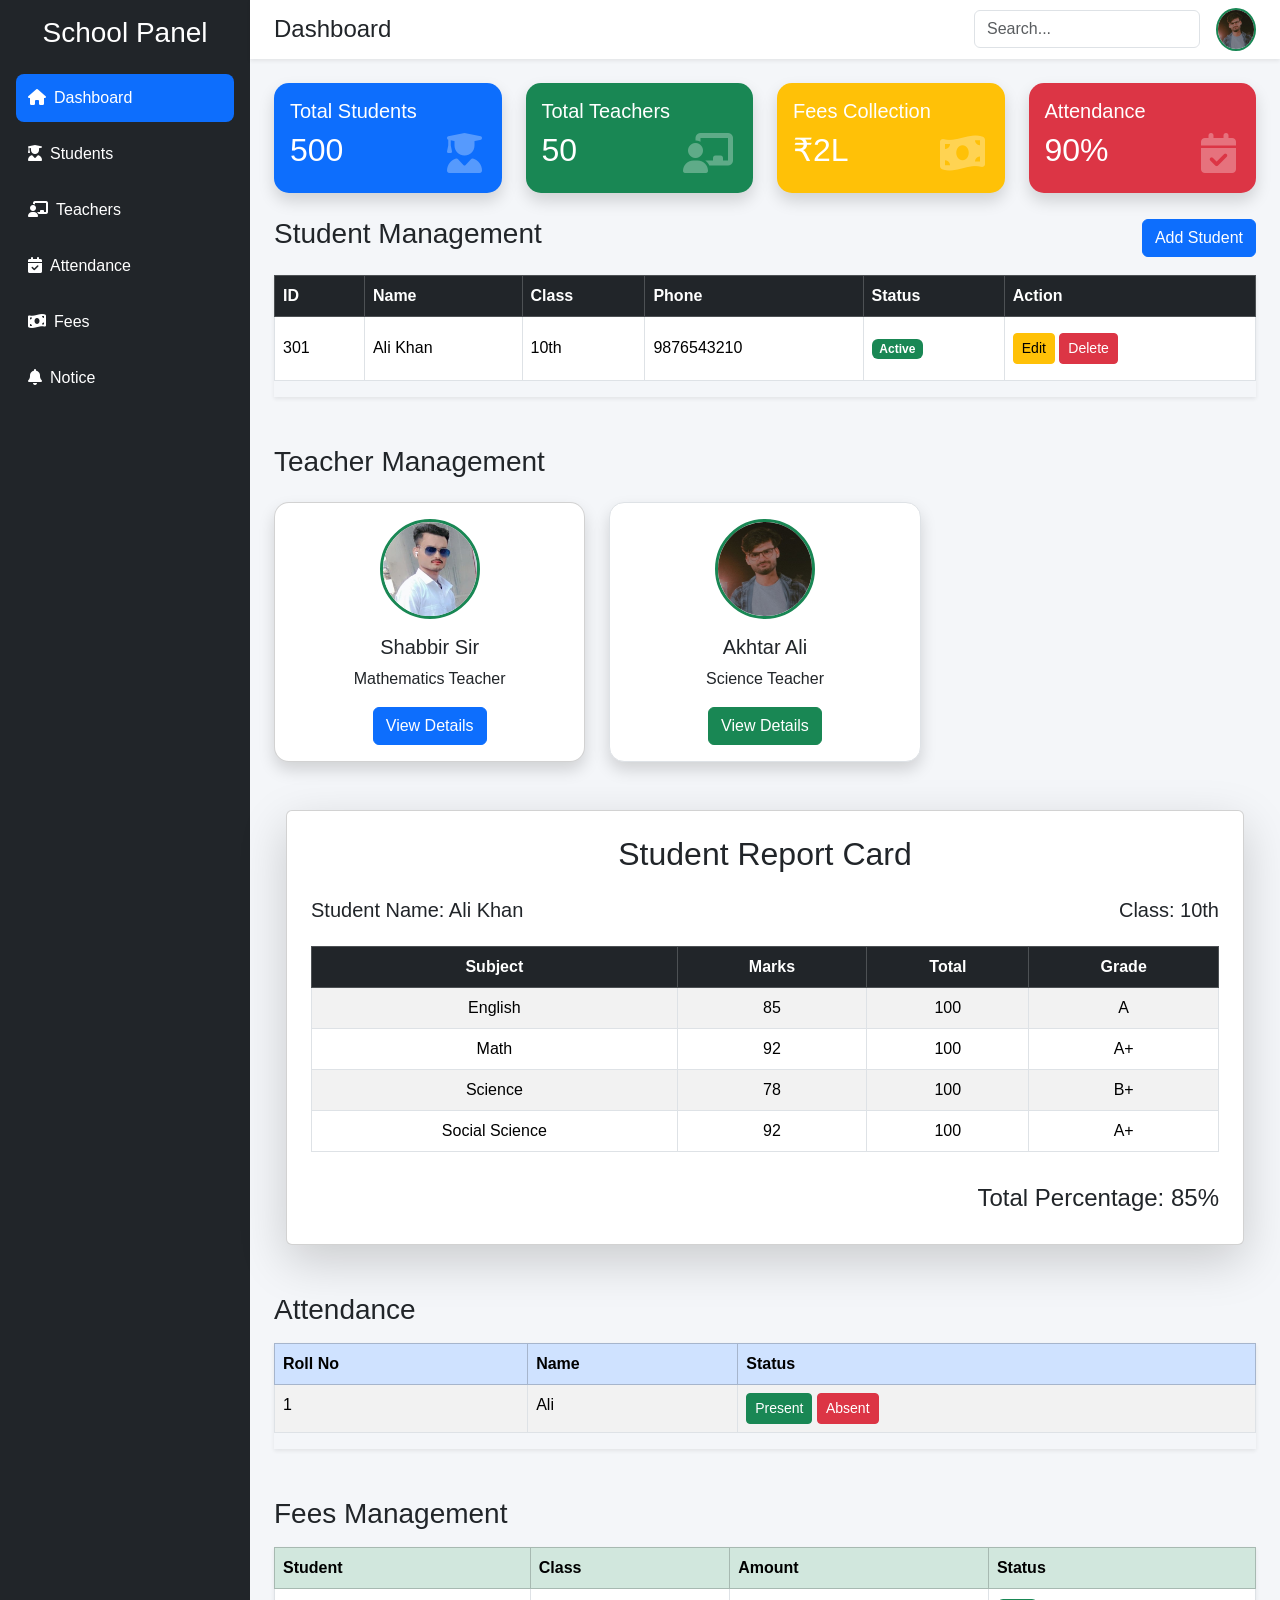
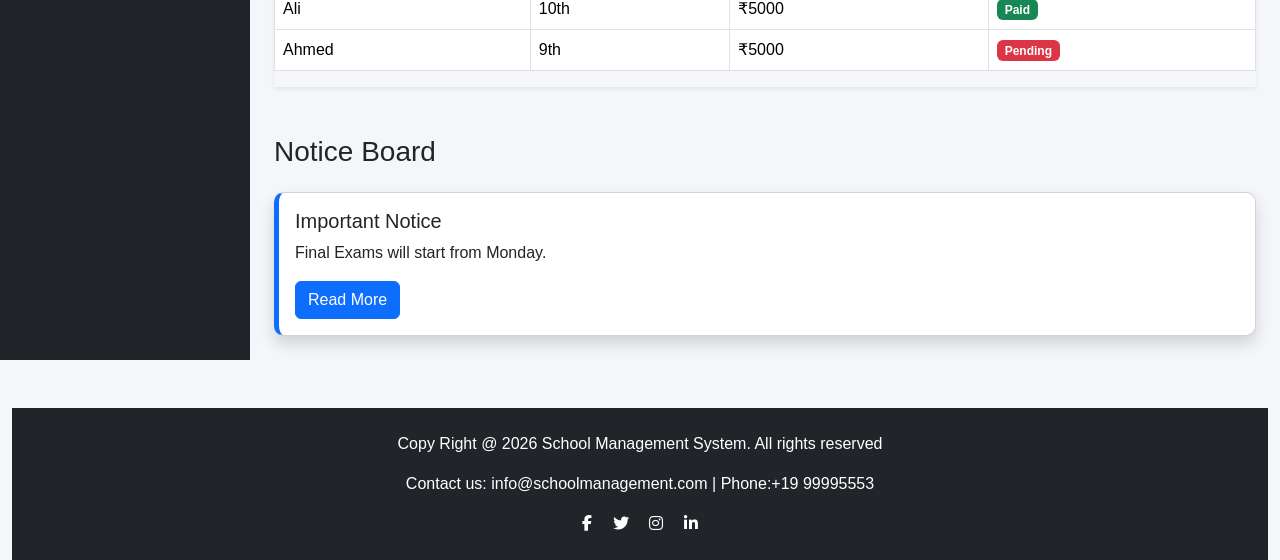
==== index.html @ 32736b12 "first commit" ====
<!DOCTYPE html>
<html lang="en">

<head>
    <meta charset="UTF-8">
    <meta name="viewport" content="width=device-width, initial-scale=1.0">
    <title>School Management System</title>

    <!-- Bootstrap CSS -->
    <link href="https://cdn.jsdelivr.net/npm/bootstrap@5.3.3/dist/css/bootstrap.min.css" rel="stylesheet">

    <!-- Font Awesome -->
    <link rel="stylesheet" href="https://cdnjs.cloudflare.com/ajax/libs/font-awesome/6.5.2/css/all.min.css">

    <!-- Custom CSS -->
    <link rel="stylesheet" href="style.css">
</head>

<body>

    <div class="d-flex" id="wrapper">

        <!-- Sidebar -->
        <div class="col-lg-2 d-none d-lg-block sidebar bg-dark text-white sidebar p-3">
            <h3 class="text-center mb-4">School Panel</h3>

            <ul class="nav flex-column">
                <li class="nav-item mb-2">
                    <a href="#" class="nav-link text-white active-menu">
                        <i class="fa fa-home me-2"></i>Dashboard
                    </a>
                </li>

                <li class="nav-item mb-2">
                    <a href="#students" class="nav-link text-white">
                        <i class="fa fa-user-graduate me-2"></i>Students
                    </a>
                </li>

                <li class="nav-item mb-2">
                    <a href="#teachers" class="nav-link text-white">
                        <i class="fa fa-chalkboard-teacher me-2"></i>Teachers
                    </a>
                </li>

                <li class="nav-item mb-2">
                    <a href="#attendance" class="nav-link text-white">
                        <i class="fa fa-calendar-check me-2"></i>Attendance
                    </a>
                </li>

                <li class="nav-item mb-2">
                    <a href="#fees" class="nav-link text-white">
                        <i class="fa fa-money-bill-wave me-2"></i>Fees
                    </a>
                </li>

                <li class="nav-item mb-2">
                    <a href="#notice" class="nav-link text-white">
                        <i class="fa fa-bell me-2"></i>Notice
                    </a>
                </li>
            </ul>
        </div>

        <!-- Page Content -->
        <div id="page-content-wrapper" class="w-100">

            <!-- Navbar -->
            <nav class="navbar navbar-expand-lg navbar-light bg-white shadow-sm px-4">
                <h4 class="mb-0">Dashboard</h4>

                <div class="ms-auto d-flex align-items-center gap-3  ">
                    <input type="text" class="form-control" placeholder="Search...">
                    <img src="/images/Akhtar_image.jpg" width="40"
                        class="rounded-circle  border border-success border-2">
                </div>
            </nav>

            <div class="container-fluid p-4">

                <!-- Dashboard Cards -->
                <div class="row g-4 mb-4">

                    <div class="col-md-3">
                         <div class="card dashboard-card bg-primary text-white shadow">
                            <div class="card-body">
                                <h5>Total Students</h5>
                                <h2>500</h2>
                                <i class="fa fa-user-graduate card-icon"></i>
                            </div>
                        </div>
                    </div>

                    <div class="col-md-3">
                        <div class="card dashboard-card bg-success text-white shadow">
                            <div class="card-body">
                                <h5>Total Teachers</h5>
                                <h2>50</h2>
                                <i class="fa fa-chalkboard-teacher card-icon"></i>
                            </div>
                        </div>
                    </div>

                    <div class="col-md-3">
                        <div class="card dashboard-card bg-warning text-white shadow">
                            <div class="card-body">
                                <h5>Fees Collection</h5>
                                <h2>₹2L</h2>
                                <i class="fa fa-money-bill-wave card-icon"></i>
                            </div>
                        </div>
                    </div>

                    <div class="col-md-3">
                        <div class="card dashboard-card bg-danger text-white shadow">
                            <div class="card-body">
                                <h5>Attendance</h5>
                                <h2>90%</h2>
                                <i class="fa fa-calendar-check card-icon"></i>
                            </div>
                        </div>
                    </div>

                </div>

                <!-- Student Section -->
                <section id="students" class="mb-5">
                    <div class="d-flex justify-content-between align-items-center mb-3">
                        <h3>Student Management</h3>
                        <button class="btn btn-primary" data-bs-toggle="modal" data-bs-target="#studentModal">
                            Add Student
                        </button>
                    </div>

                    <div class="table-responsive shadow-sm">
                        <table class="table table-bordered table-hover align-middle">
                            <thead class="table-dark">
                                <tr>
                                    <th>ID</th>
                                    <th>Name</th>
                                    <th>Class</th>
                                    <th>Phone</th>
                                    <th>Status</th>
                                    <th>Action</th>
                                </tr>
                            </thead>

                            <tbody id="studentTable">
                                <tr>
                                    <td>301</td>
                                    <td>Ali Khan</td>
                                    <td>10th</td>
                                    <td>9876543210</td>
                                    <td><span class="badge bg-success">Active</span></td>
                                    <td>
                                        <button class="btn btn-warning my-2 btn-sm">Edit</button>
                                        <button class="btn btn-danger btn-sm">Delete</button>
                                    </td>
                                </tr>
                            </tbody>
                        </table>
                    </div>
                </section>

                <!-- Teacher Section -->
                <section id="teachers" class="mb-5">
                    <h3 class="mb-4">Teacher Management</h3>

                    <div class="row g-4">

                        <div class="col-md-4">
                            <div class="card shadow teacher-card ">
                                <div class="card-body text-center">
                                    <img src="/images/Sabbir Sir.jpg"
                                        class="teacher-img mb-3 rounded-circle border border-success border-3">
                                    <h5>Shabbir Sir</h5>
                                    <p>Mathematics Teacher</p>
                                    <button class="btn btn-primary">View Details</button>
                                </div>
                            </div>
                        </div>

                        <div class="col-md-4">
                            <div class="card shadow teacher-card border  ">
                                <div class="card-body text-center">
                                    <img src="/images/Akhtar_image.jpg"
                                        class="teacher-img mb-3 rounded-circle  border border-success border-3">
                                    <h5>Akhtar Ali</h5>
                                    <p>Science Teacher</p>
                                    <button class="btn btn-success">View Details</button>
                                </div>
                            </div>
                        </div>

                    </div>
                </section>
                   <!-- report card-->

                <div class="container mt-5">
    <div class="card shadow-lg p-4">
        <h2 class="text-center mb-4">Student Report Card</h2>

        <div class="row mb-3">
            <div class="col-md-6">
                <h5>Student Name: Ali Khan</h5>
            </div>
            <div class="col-md-6 text-md-end">
                <h5>Class: 10th</h5>
            </div>
        </div>

        <table class="table table-bordered table-striped text-center">
            <thead class="table-dark">
                <tr>
                    <th>Subject</th>
                    <th>Marks</th>
                    <th>Total</th>
                    <th>Grade</th>
                </tr>
            </thead>
            <tbody>
                <tr>
                    <td>English</td>
                    <td>85</td>
                    <td>100</td>
                    <td>A</td>
                </tr>
                <tr>
                    <td>Math</td>
                    <td>92</td>
                    <td>100</td>
                    <td>A+</td>
                </tr>
                <tr>
                    <td>Science</td>
                    <td>78</td>
                    <td>100</td>
                    <td>B+</td>
                </tr>

                    <tr>
                    <td>Social Science</td>
                    <td>92</td>
                    <td>100</td>
                    <td>A+</td>
                </tr>
                
            </tbody>
        </table>

        <div class="text-end mt-3">
            <h4>Total Percentage: 85%</h4>
        </div>
    </div>
</div>


                <!-- Attendance -->
                <section id="attendance" class="mb-5 mt-5">
                    <h3 class="mb-3">Attendance</h3>

                    <div class="table-responsive shadow-sm">
                        <table class="table table-striped table-bordered">
                            <thead class="table-primary">
                                <tr>
                                    <th>Roll No</th>
                                    <th>Name</th>
                                    <th>Status</th>
                                </tr>
                            </thead>

                            <tbody>
                                <tr>
                                    <td>1</td>
                                    <td>Ali</td>
                                    <td>
                                        <button class="btn btn-success btn-sm">Present</button>
                                        <button class="btn btn-danger btn-sm">Absent</button>
                                    </td>
                                </tr>
                            </tbody>
                        </table>
                    </div>
                </section>

                <!-- Fees -->
                <section id="fees" class="mb-5">
                    <h3 class="mb-3">Fees Management</h3>

                    <div class="table-responsive shadow-sm">
                        <table class="table table-bordered table-hover">
                            <thead class="table-success">
                                <tr>
                                    <th>Student</th>
                                    <th>Class</th>
                                    <th>Amount</th>
                                    <th>Status</th>
                                </tr>
                            </thead>

                            <tbody>
                                <tr>
                                    <td>Ali</td>
                                    <td>10th</td>
                                    <td>₹5000</td>
                                    <td><span class="badge bg-success">Paid</span></td>
                                </tr>

                                <tr>
                                    <td>Ahmed</td>
                                    <td>9th</td>
                                    <td>₹5000</td>
                                    <td><span class="badge bg-danger">Pending</span></td>
                                </tr>
                            </tbody>
                        </table>
                    </div>
                </section>

                <!-- Notice Board -->
                <section id="notice">
                    <h3 class="mb-4">Notice Board</h3>

                    <div class="card shadow notice-card">
                        <div class="card-body">
                            <h5>Important Notice</h5>
                            <p>Final Exams will start from Monday.</p>
                            <button class="btn btn-primary">Read More</button>
                        </div>
                    </div>
                </section>

            </div>
        </div>
    </div>

    <!-- Footer -->

     <div class="container-fluid">
        <footer class="bg-dark text-white text-center py-4 mt-5">
        <div class="container">
            <p>Copy Right @ 2026 School Management System. All rights reserved</p>
            <p>Contact us: info@schoolmanagement.com | Phone:+19 99995553</p>
            <div class="mt-3">
                <a href="#" class="text-white me-3"><i class="fab fa-facebook-f"></i></a>
                <a href="#" class="text-white me-3"><i class="fab fa-twitter"></i></a>
                <a href="#" class="text-white me-3"><i class="fab fa-instagram"></i></a>
                <a href="#" class="text-white"><i class="fab fa-linkedin-in"></i></a>
            </div>
        </div>
    </footer>
      </div>
  

    <!-- Student Modal -->
    <div class="modal fade" id="studentModal">
        <div class="modal-dialog">
            <div class="modal-content">

                <div class="modal-header">
                    <h5 class="modal-title">Add Student</h5>
                    <button class="btn-close" data-bs-dismiss="modal"></button>
                </div>

                <div class="modal-body">
                    <form id="studentForm">

                        <div class="mb-3">
                            <label>Name</label>
                            <input type="text" id="name" class="form-control">
                        </div>

                        <div class="mb-3">
                            <label>Class</label>
                            <input type="text" id="class" class="form-control">
                        </div>

                        <div class="mb-3">
                            <label>Phone</label>
                            <input type="text" id="phone" class="form-control">
                        </div>

                        <button type="submit" class="btn btn-primary w-100">
                            Save Student
                        </button>
                    </form>
                </div>

            </div>
        </div>
    </div>

     

    <!-- Bootstrap JS -->
    <script src="https://cdn.jsdelivr.net/npm/bootstrap@5.3.3/dist/js/bootstrap.bundle.min.js"></script>

    <!-- JavaScript -->
    <script src="script.js"></script>

</body>

</html>
---- style.css ----
body {
    background-color: #f4f6f9;
    font-family: Arial, sans-serif;
}

#wrapper {
    min-height: 100vh;
}

.sidebar {
    width: 250px;
    min-height: 100vh;
}

.sidebar .nav-link {
    padding: 12px;
    border-radius: 8px;
    transition: 0.3s;
}

.sidebar .nav-link:hover {
    background-color: #0d6efd;
}

.active-menu {
    background-color: #0d6efd;
}

.dashboard-card {
    border: none;
    border-radius: 15px;
    position: relative;
    overflow: hidden;
}

.card-icon {
    position: absolute;
    right: 20px;
    bottom: 20px;
    font-size: 40px;
    opacity: 0.3;
}

.teacher-card {
    border-radius: 15px;
    transition: 0.3s;
}

.teacher-card:hover {
    transform: translateY(-5px);
}

.teacher-img {
    width: 100px;
    height: 100px;
}

.notice-card {
    border-left: 5px solid #0d6efd;
    border-radius: 10px;
}

.table {
    background-color: white;
}

.modal-content {
    border-radius: 15px;
}

footer {
    width: 100%;
    margin-left: 0;
    margin-right: 0;
}

@media(max-width: 768px) {

    .sidebar {
        width: 100px;
    }

    .sidebar h3 {
        font-size: 16px;
    }

    .sidebar .nav-link {
        font-size: 12px;
    }

    footer {
        width: 100vw;
        margin-left: calc(-50vw + 50%);
    }
}
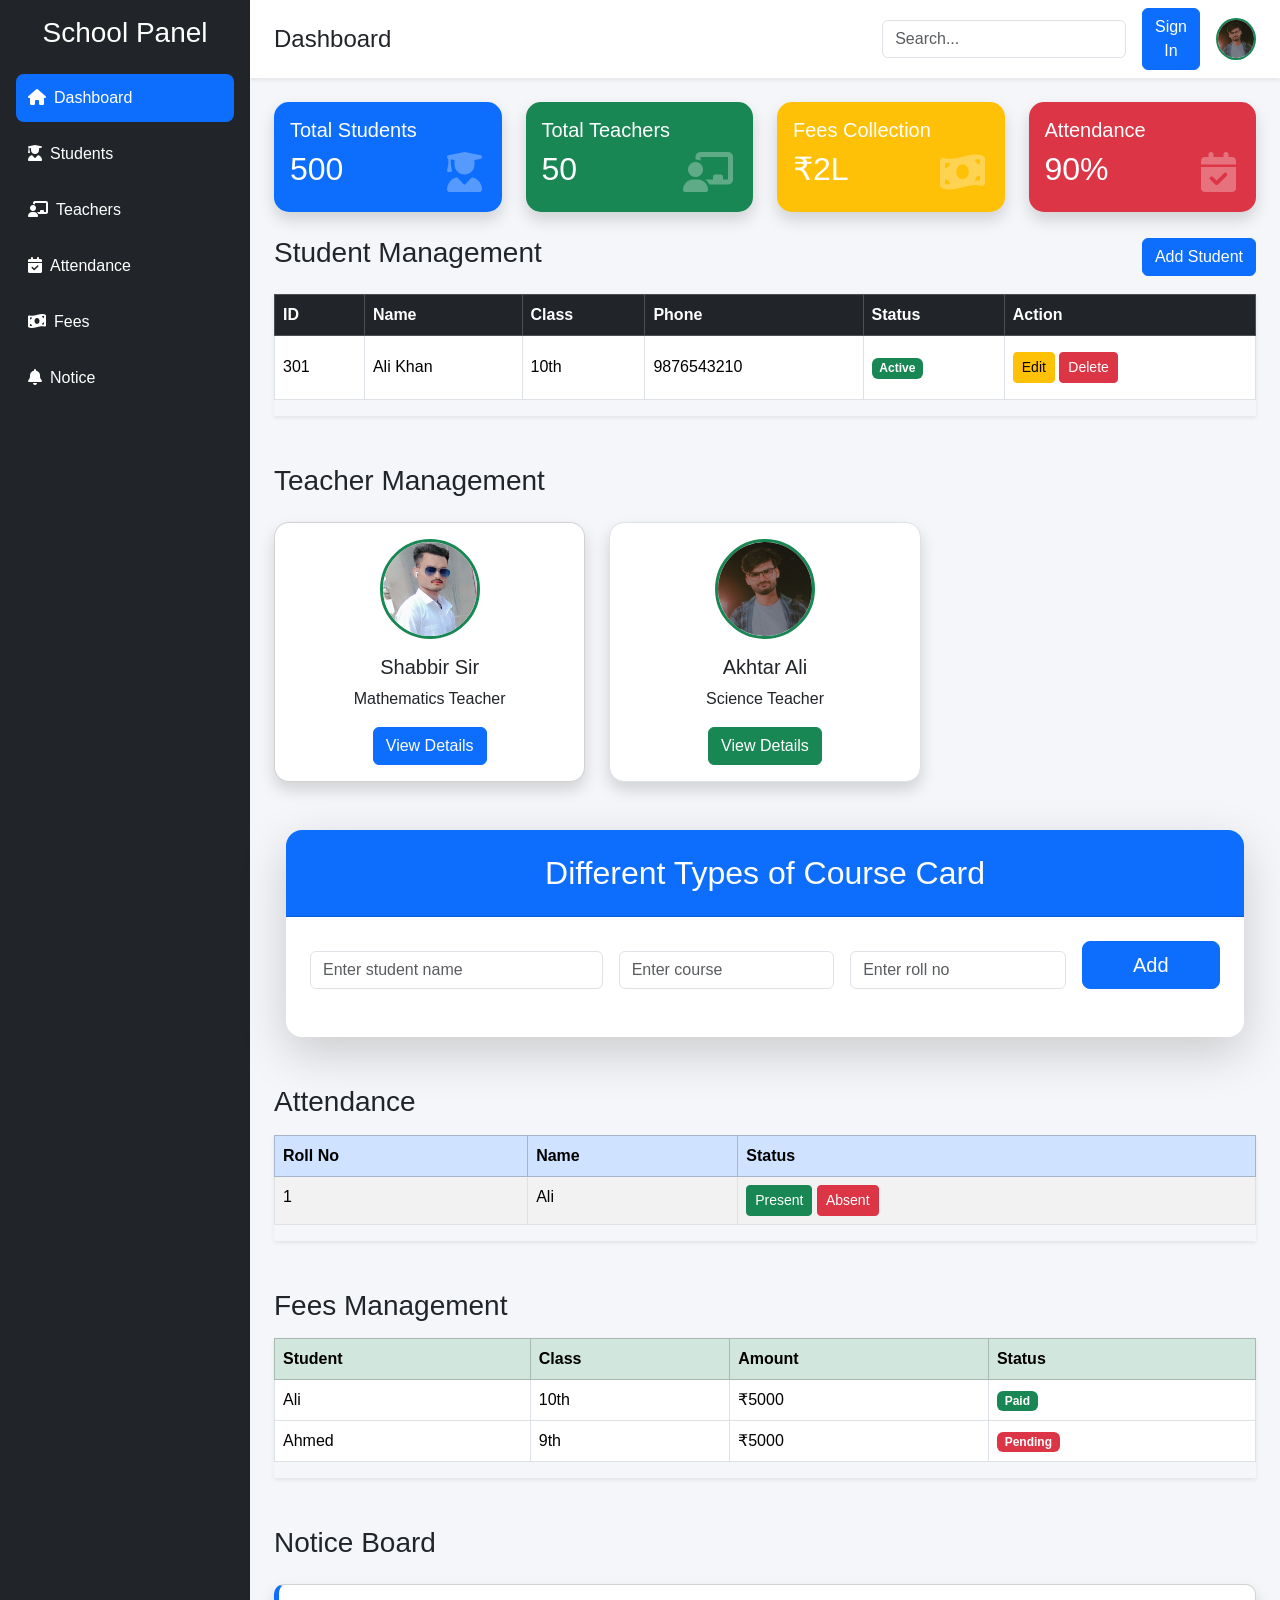
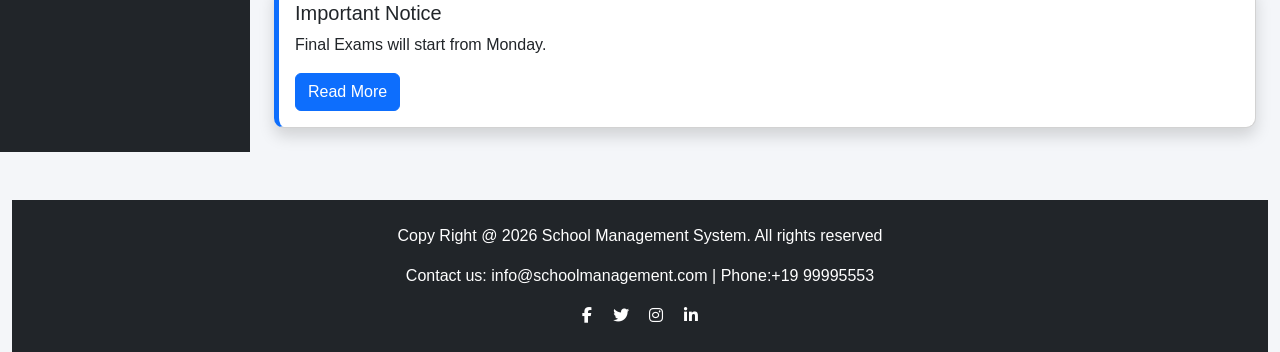
==== commit b00b7607: "Add the Student of card" ====
--- a/index.html
+++ b/index.html
@@ -12,6 +12,46 @@
     <!-- Font Awesome -->
     <link rel="stylesheet" href="https://cdnjs.cloudflare.com/ajax/libs/font-awesome/6.5.2/css/all.min.css">
 
+    <style>
+        #teacherAddStudentCard .card {
+            border: 0;
+            border-radius: 1rem;
+        }
+
+        #teacherAddStudentCard .card-header {
+            background: #0d6efd;
+            color: #fff;
+            border-radius: 1rem 1rem 0 0;
+        }
+
+        #teacherAddStudentCard .student-card {
+            border: 0;
+            border-radius: 1rem;
+            transition: transform 0.25s ease, box-shadow 0.25s ease;
+        }
+
+        #teacherAddStudentCard .student-card:hover {
+            transform: translateY(-5px);
+            box-shadow: 0 1rem 1.5rem rgba(0, 0, 0, 0.12);
+        }
+
+        #teacherAddStudentCard .card-top {
+            background: #0d6efd;
+            color: #fff;
+            text-align: center;
+            padding: 1.5rem 1rem;
+            border-top-left-radius: 1rem;
+            border-top-right-radius: 1rem;
+        }
+
+        #teacherAddStudentCard .student-img {
+            width: 82px;
+            height: 82px;
+            object-fit: cover;
+            border: 0.35rem solid rgba(255, 255, 255, 0.9);
+        }
+    </style>
+
     <!-- Custom CSS -->
     <link rel="stylesheet" href="style.css">
 </head>
@@ -70,10 +110,11 @@
             <nav class="navbar navbar-expand-lg navbar-light bg-white shadow-sm px-4">
                 <h4 class="mb-0">Dashboard</h4>
 
-                <div class="ms-auto d-flex align-items-center gap-3  ">
+                <div class="ms-auto d-flex align-items-center gap-3">
                     <input type="text" class="form-control" placeholder="Search...">
-                    <img src="/images/Akhtar_image.jpg" width="40"
-                        class="rounded-circle  border border-success border-2">
+                    <a href="login.html" class="btn btn-primary">Sign In</a>
+                    <img src="./images/Akhtar_image.jpg" alt="Not fund" width="40"
+                        class="rounded-circle border border-success border-2">
                 </div>
             </nav>
 
@@ -83,7 +124,7 @@
                 <div class="row g-4 mb-4">
 
                     <div class="col-md-3">
-                         <div class="card dashboard-card bg-primary text-white shadow">
+                        <div class="card dashboard-card bg-primary text-white shadow">
                             <div class="card-body">
                                 <h5>Total Students</h5>
                                 <h2>500</h2>
@@ -172,7 +213,7 @@
                         <div class="col-md-4">
                             <div class="card shadow teacher-card ">
                                 <div class="card-body text-center">
-                                    <img src="/images/Sabbir Sir.jpg"
+                                    <img src="./images/Sabbir Sir.jpg" alt="Not found"
                                         class="teacher-img mb-3 rounded-circle border border-success border-3">
                                     <h5>Shabbir Sir</h5>
                                     <p>Mathematics Teacher</p>
@@ -184,7 +225,7 @@
                         <div class="col-md-4">
                             <div class="card shadow teacher-card border  ">
                                 <div class="card-body text-center">
-                                    <img src="/images/Akhtar_image.jpg"
+                                    <img src="./images/Akhtar_image.jpg" alt="Not found"
                                         class="teacher-img mb-3 rounded-circle  border border-success border-3">
                                     <h5>Akhtar Ali</h5>
                                     <p>Science Teacher</p>
@@ -195,66 +236,47 @@
 
                     </div>
                 </section>
-                   <!-- report card-->
-
-                <div class="container mt-5">
-    <div class="card shadow-lg p-4">
-        <h2 class="text-center mb-4">Student Report Card</h2>
-
-        <div class="row mb-3">
-            <div class="col-md-6">
-                <h5>Student Name: Ali Khan</h5>
-            </div>
-            <div class="col-md-6 text-md-end">
-                <h5>Class: 10th</h5>
-            </div>
-        </div>
-
-        <table class="table table-bordered table-striped text-center">
-            <thead class="table-dark">
-                <tr>
-                    <th>Subject</th>
-                    <th>Marks</th>
-                    <th>Total</th>
-                    <th>Grade</th>
-                </tr>
-            </thead>
-            <tbody>
-                <tr>
-                    <td>English</td>
-                    <td>85</td>
-                    <td>100</td>
-                    <td>A</td>
-                </tr>
-                <tr>
-                    <td>Math</td>
-                    <td>92</td>
-                    <td>100</td>
-                    <td>A+</td>
-                </tr>
-                <tr>
-                    <td>Science</td>
-                    <td>78</td>
-                    <td>100</td>
-                    <td>B+</td>
-                </tr>
-
-                    <tr>
-                    <td>Social Science</td>
-                    <td>92</td>
-                    <td>100</td>
-                    <td>A+</td>
-                </tr>
-                
-            </tbody>
-        </table>
-
-        <div class="text-end mt-3">
-            <h4>Total Percentage: 85%</h4>
-        </div>
-    </div>
-</div>
-
+
+
+
+
+
+
+
+                <!-- Different Types of Course Card-->
+                <section id="teacherAddStudentCard" class="mt-5">
+                    <div class="container">
+                        <div class="card shadow-lg">
+                            <div class="card-header text-center py-4 ">
+                                <h2 class="mb-0 text-white">Different Types of Course Card</h2>
+                            </div>
+                            <div class="card-body p-4">
+                                <div class="row g-3 align-items-end">
+                                    <div class="col-md-4">
+
+                                        <input type="text" id="studentName" class="form-control"
+                                            placeholder="Enter student name">
+                                    </div>
+                                    <div class="col-md-3">
+                                          
+                                        <input type="text" id="studentCourse" class="form-control"
+                                            placeholder="Enter course">
+                                    </div>
+                                    <div class="col-md-3">
+
+                                        <input type="number" id="studentRoll" class="form-control"
+                                            placeholder="Enter roll no">
+                                    </div>
+                                    <div class="col-md-2 d-grid">
+                                        <button class="btn btn-primary btn-lg" onclick="addStudent()">Add</button>
+                                    </div>
+                                </div>
+
+                                <div class="row g-4 mt-4" id="studentContainer"></div>
+                            </div>
+                        </div>
+                    </div>
+                </section>
 
                 <!-- Attendance -->
                 <section id="attendance" class="mb-5 mt-5">
@@ -337,21 +359,21 @@
 
     <!-- Footer -->
 
-     <div class="container-fluid">
+    <div class="container-fluid">
         <footer class="bg-dark text-white text-center py-4 mt-5">
-        <div class="container">
-            <p>Copy Right @ 2026 School Management System. All rights reserved</p>
-            <p>Contact us: info@schoolmanagement.com | Phone:+19 99995553</p>
-            <div class="mt-3">
-                <a href="#" class="text-white me-3"><i class="fab fa-facebook-f"></i></a>
-                <a href="#" class="text-white me-3"><i class="fab fa-twitter"></i></a>
-                <a href="#" class="text-white me-3"><i class="fab fa-instagram"></i></a>
-                <a href="#" class="text-white"><i class="fab fa-linkedin-in"></i></a>
+            <div class="container">
+                <p>Copy Right @ 2026 School Management System. All rights reserved</p>
+                <p>Contact us: info@schoolmanagement.com | Phone:+19 99995553</p>
+                <div class="mt-3">
+                    <a href="#" class="text-white me-3"><i class="fab fa-facebook-f"></i></a>
+                    <a href="#" class="text-white me-3"><i class="fab fa-twitter"></i></a>
+                    <a href="#" class="text-white me-3"><i class="fab fa-instagram"></i></a>
+                    <a href="#" class="text-white"><i class="fab fa-linkedin-in"></i></a>
+                </div>
             </div>
-        </div>
-    </footer>
-      </div>
-  
+        </footer>
+    </div>
+
 
     <!-- Student Modal -->
     <div class="modal fade" id="studentModal">
@@ -391,17 +413,17 @@
         </div>
     </div>
 
-     
+
 
     <!-- Bootstrap JS -->
     <script src="https://cdn.jsdelivr.net/npm/bootstrap@5.3.3/dist/js/bootstrap.bundle.min.js"></script>
 
     <!-- JavaScript -->
-    <script src="script.js"></script>
+    <script src="script.js">
+        
+   
+    </script>
 
 </body>
 
-</html>
-
-
-
+</html>
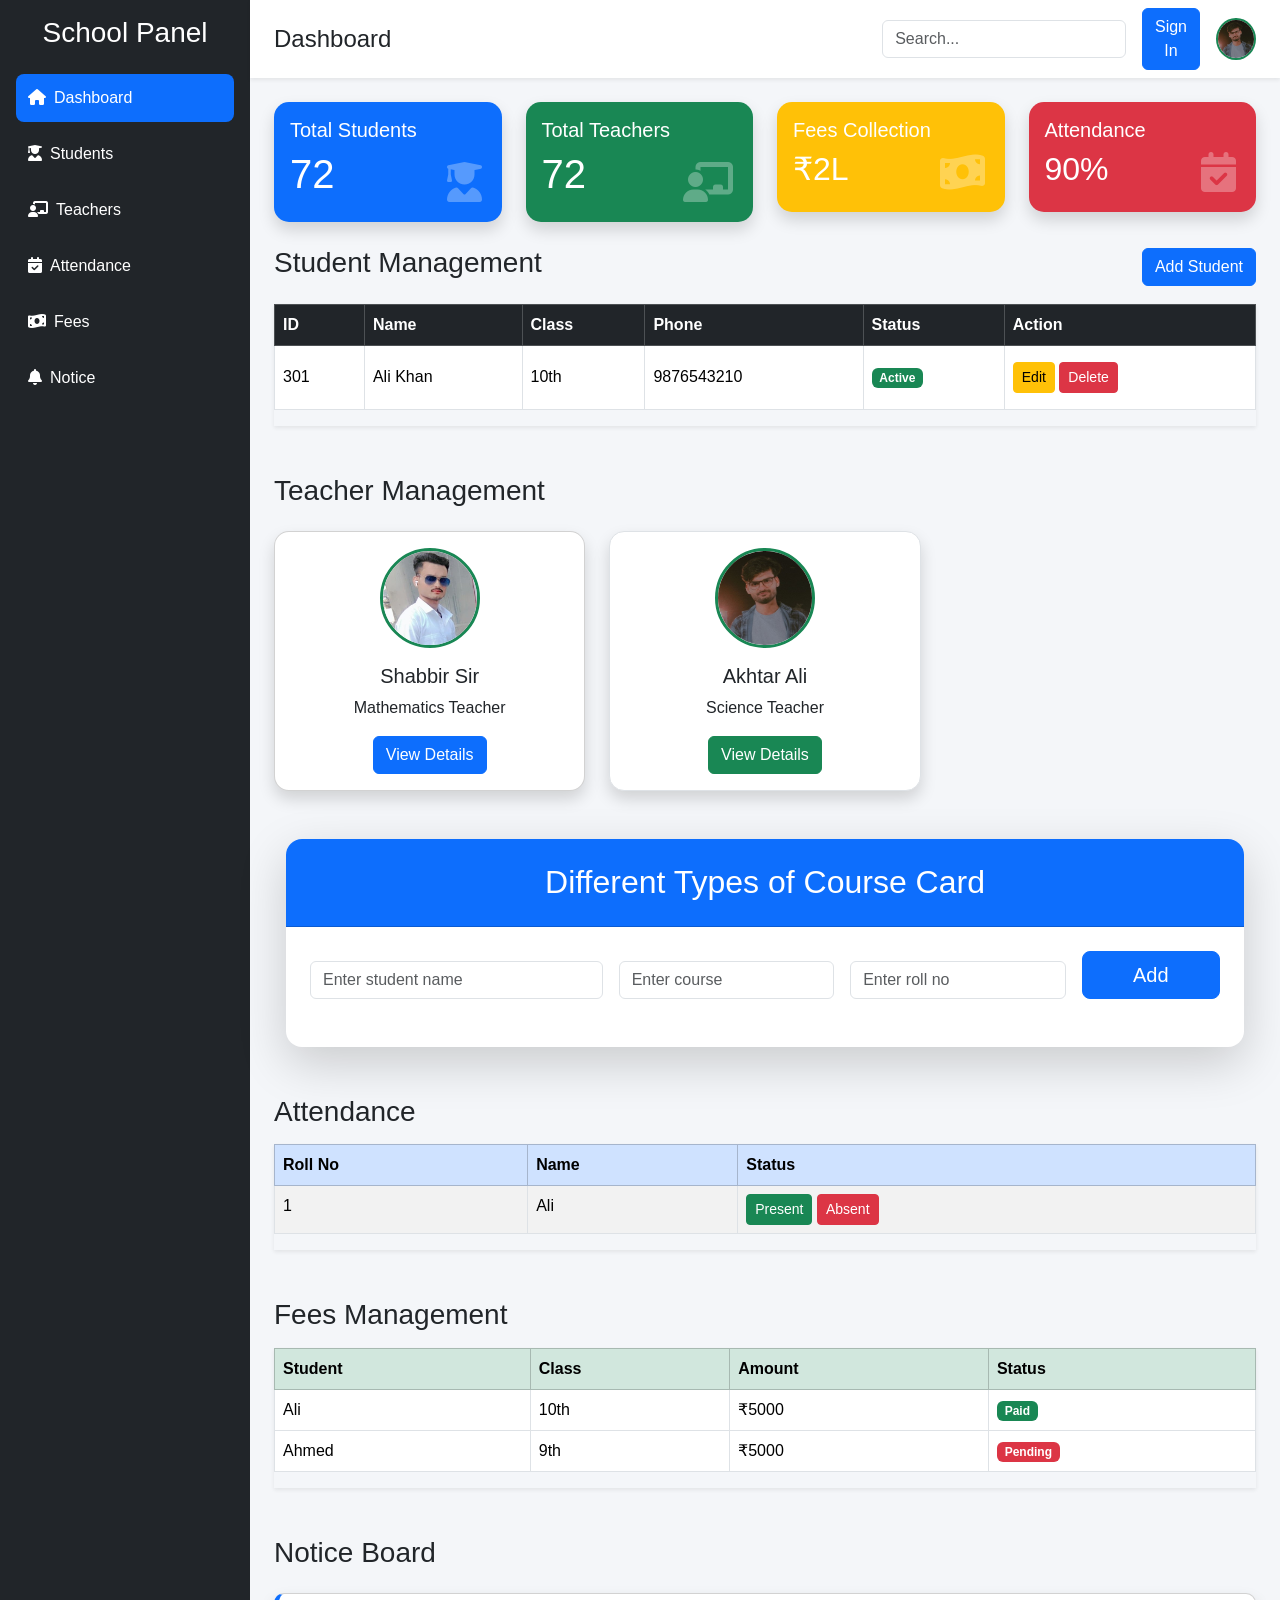
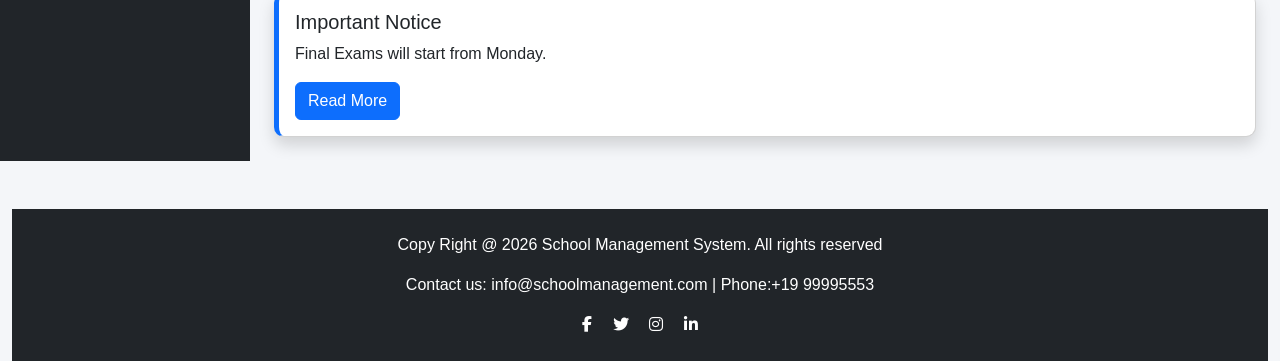
==== commit b29ef717: "counter_value_upadate" ====
--- a/index.html
+++ b/index.html
@@ -127,7 +127,7 @@
                         <div class="card dashboard-card bg-primary text-white shadow">
                             <div class="card-body">
                                 <h5>Total Students</h5>
-                                <h2>500</h2>
+                                <h1 id="students">0</h1>
                                 <i class="fa fa-user-graduate card-icon"></i>
                             </div>
                         </div>
@@ -137,7 +137,7 @@
                         <div class="card dashboard-card bg-success text-white shadow">
                             <div class="card-body">
                                 <h5>Total Teachers</h5>
-                                <h2>50</h2>
+                                 <h1 id="teachers">0</h1>
                                 <i class="fa fa-chalkboard-teacher card-icon"></i>
                             </div>
                         </div>
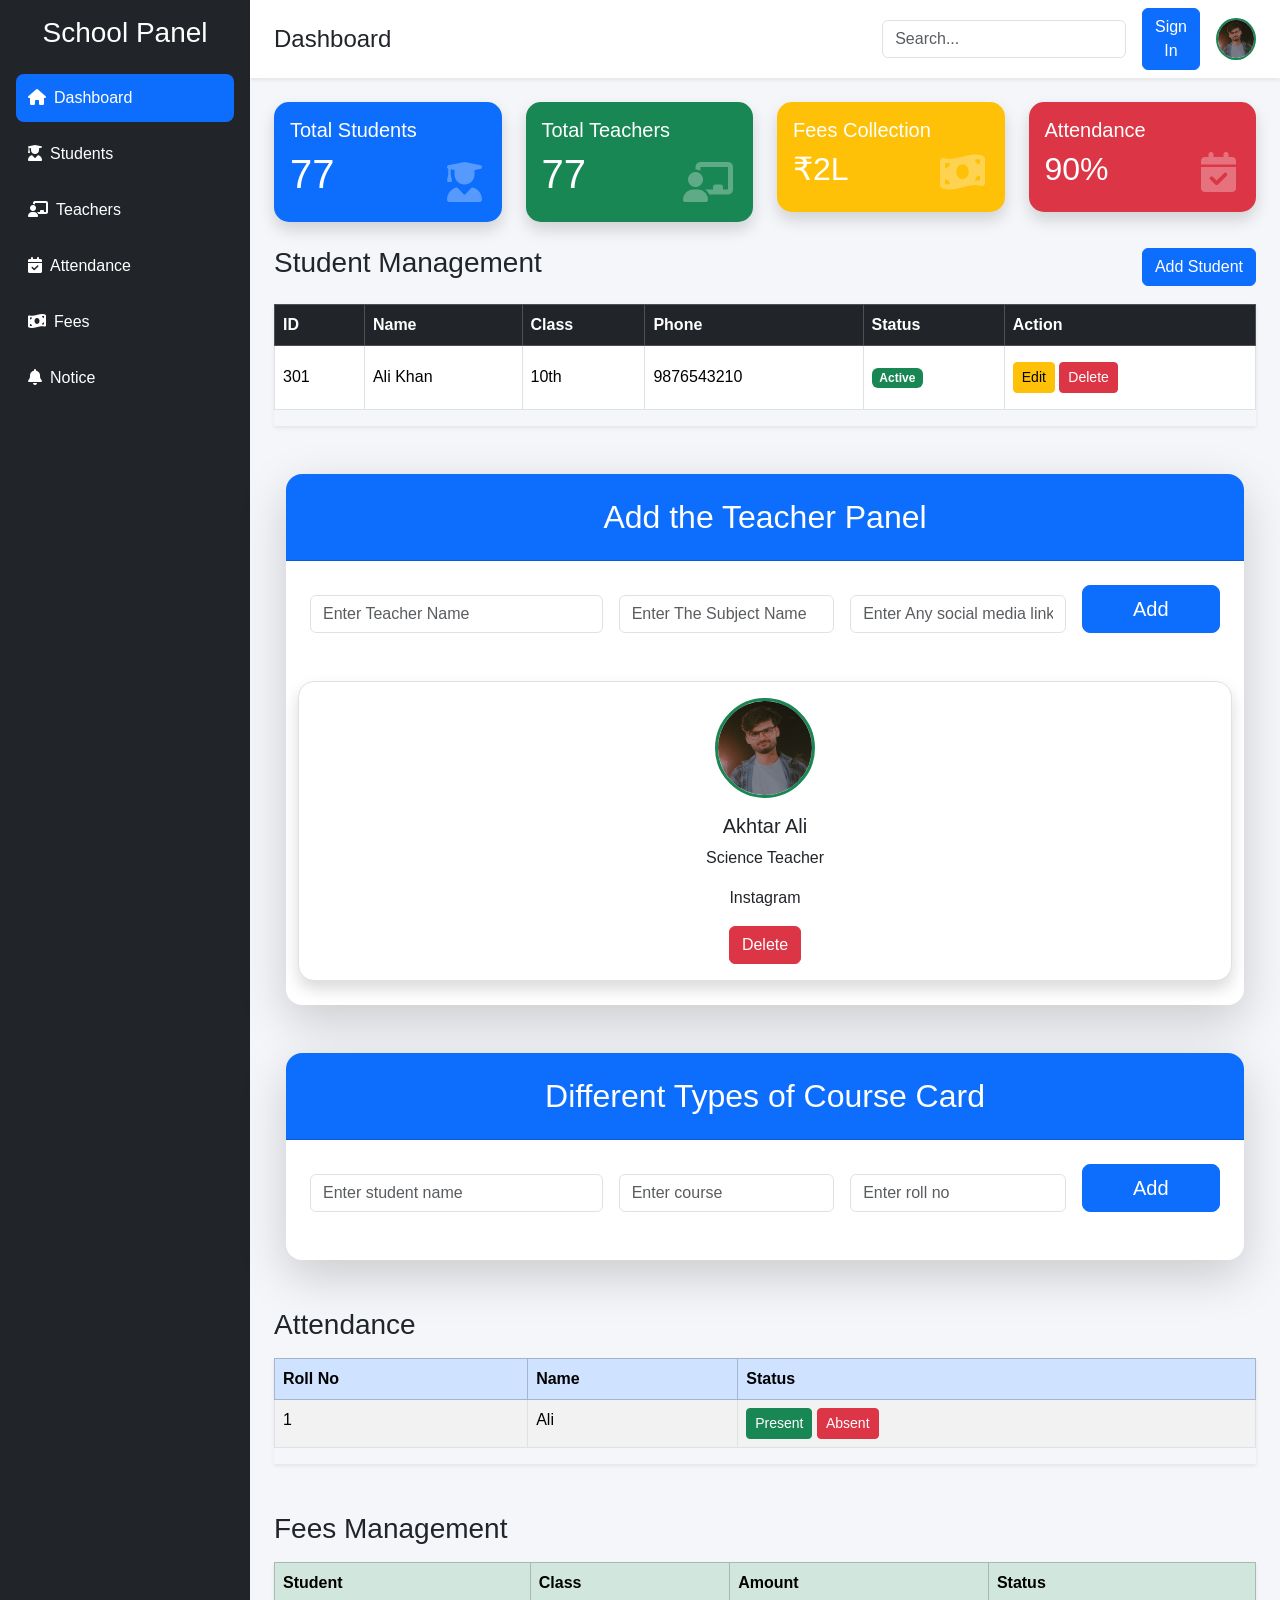
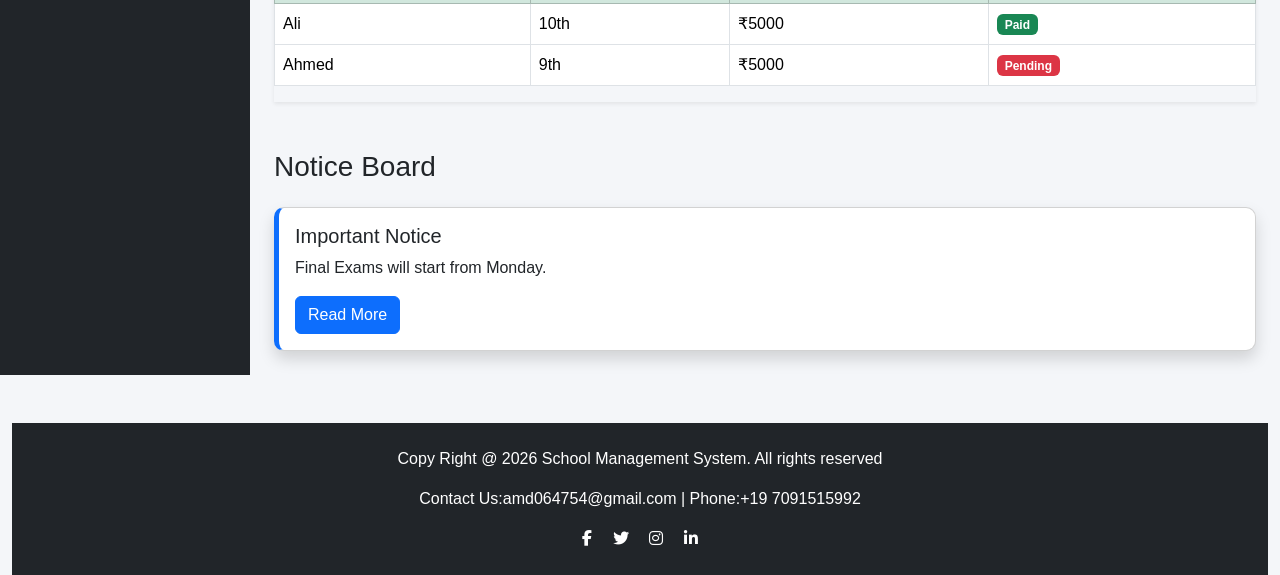
==== commit 8b8c0725: "Teacher page Update" ====
--- a/index.html
+++ b/index.html
@@ -204,36 +204,56 @@
                     </div>
                 </section>
 
-                <!-- Teacher Section -->
-                <section id="teachers" class="mb-5">
-                    <h3 class="mb-4">Teacher Management</h3>
-
-                    <div class="row g-4">
-
-                        <div class="col-md-4">
-                            <div class="card shadow teacher-card ">
-                                <div class="card-body text-center">
-                                    <img src="./images/Sabbir Sir.jpg" alt="Not found"
-                                        class="teacher-img mb-3 rounded-circle border border-success border-3">
-                                    <h5>Shabbir Sir</h5>
-                                    <p>Mathematics Teacher</p>
-                                    <button class="btn btn-primary">View Details</button>
+
+
+       <!-- add the teacher panel-->
+
+
+                <section id="teacherAddStudentCard" class="mt-5">
+                    <div class="container">
+                        <div class="card shadow-lg">
+                            <div class="card-header text-center bg-primary  py-4 ">
+                                <h2 class="mb-0 text-white">Add the Teacher Panel</h2>
+                            </div>
+                            <div class="card-body p-4">
+                                <div class="row g-3 align-items-end">
+                                    <div class="col-md-4">
+
+                                        <input type="text" id="teacherName" class="form-control"
+                                            placeholder="Enter Teacher Name">
+                                    </div>
+                                    <div class="col-md-3">
+                                          
+                                        <input type="text" id="subjectName" class="form-control"
+                                            placeholder="Enter The Subject Name">
+                                    </div>
+                                    <div class="col-md-3">
+
+                                        <input type="text" id="socialMediaLink" class="form-control"
+                                            placeholder="Enter Any social media link">
+                                    </div>
+                                    <div class="col-md-2 d-grid">
+                                        <button class="btn btn-primary btn-lg" onclick="addTeacher()">Add</button>
+                                    </div>
                                 </div>
-                            </div>
-                        </div>
-
-                        <div class="col-md-4">
+
+                                <div class="row g-4 mt-4" id="teacherContainer">
+
                             <div class="card shadow teacher-card border  ">
                                 <div class="card-body text-center">
-                                    <img src="./images/Akhtar_image.jpg" alt="Not found"
+                                    <img src="./images/Akhtar_image.jpg" style="width: 100px;" alt="Not found"
                                         class="teacher-img mb-3 rounded-circle  border border-success border-3">
                                     <h5>Akhtar Ali</h5>
                                     <p>Science Teacher</p>
-                                    <button class="btn btn-success">View Details</button>
+                                     <p>Instagram</p>
+                                    <button class="btn btn-danger">Delete</button>
                                 </div>
                             </div>
-                        </div>
-
+                        
+
+                                </div>
+                            </div>
+                        </div>
                     </div>
                 </section>
 
@@ -363,12 +383,12 @@
         <footer class="bg-dark text-white text-center py-4 mt-5">
             <div class="container">
                 <p>Copy Right @ 2026 School Management System. All rights reserved</p>
-                <p>Contact us: info@schoolmanagement.com | Phone:+19 99995553</p>
+                <p>Contact Us:amd064754@gmail.com | Phone:+19 7091515992</p>
                 <div class="mt-3">
-                    <a href="#" class="text-white me-3"><i class="fab fa-facebook-f"></i></a>
+                    <a href="https://www.facebook.com/mdakhtarali2484" target="_parent" class="text-white me-3"><i class="fab fa-facebook-f"></i></a>
                     <a href="#" class="text-white me-3"><i class="fab fa-twitter"></i></a>
                     <a href="#" class="text-white me-3"><i class="fab fa-instagram"></i></a>
-                    <a href="#" class="text-white"><i class="fab fa-linkedin-in"></i></a>
+                    <a href="https://www.linkedin.com/in/mdakhtarali/" target="_blank" class="text-white"><i class="fab fa-linkedin-in"></i></a>
                 </div>
             </div>
         </footer>
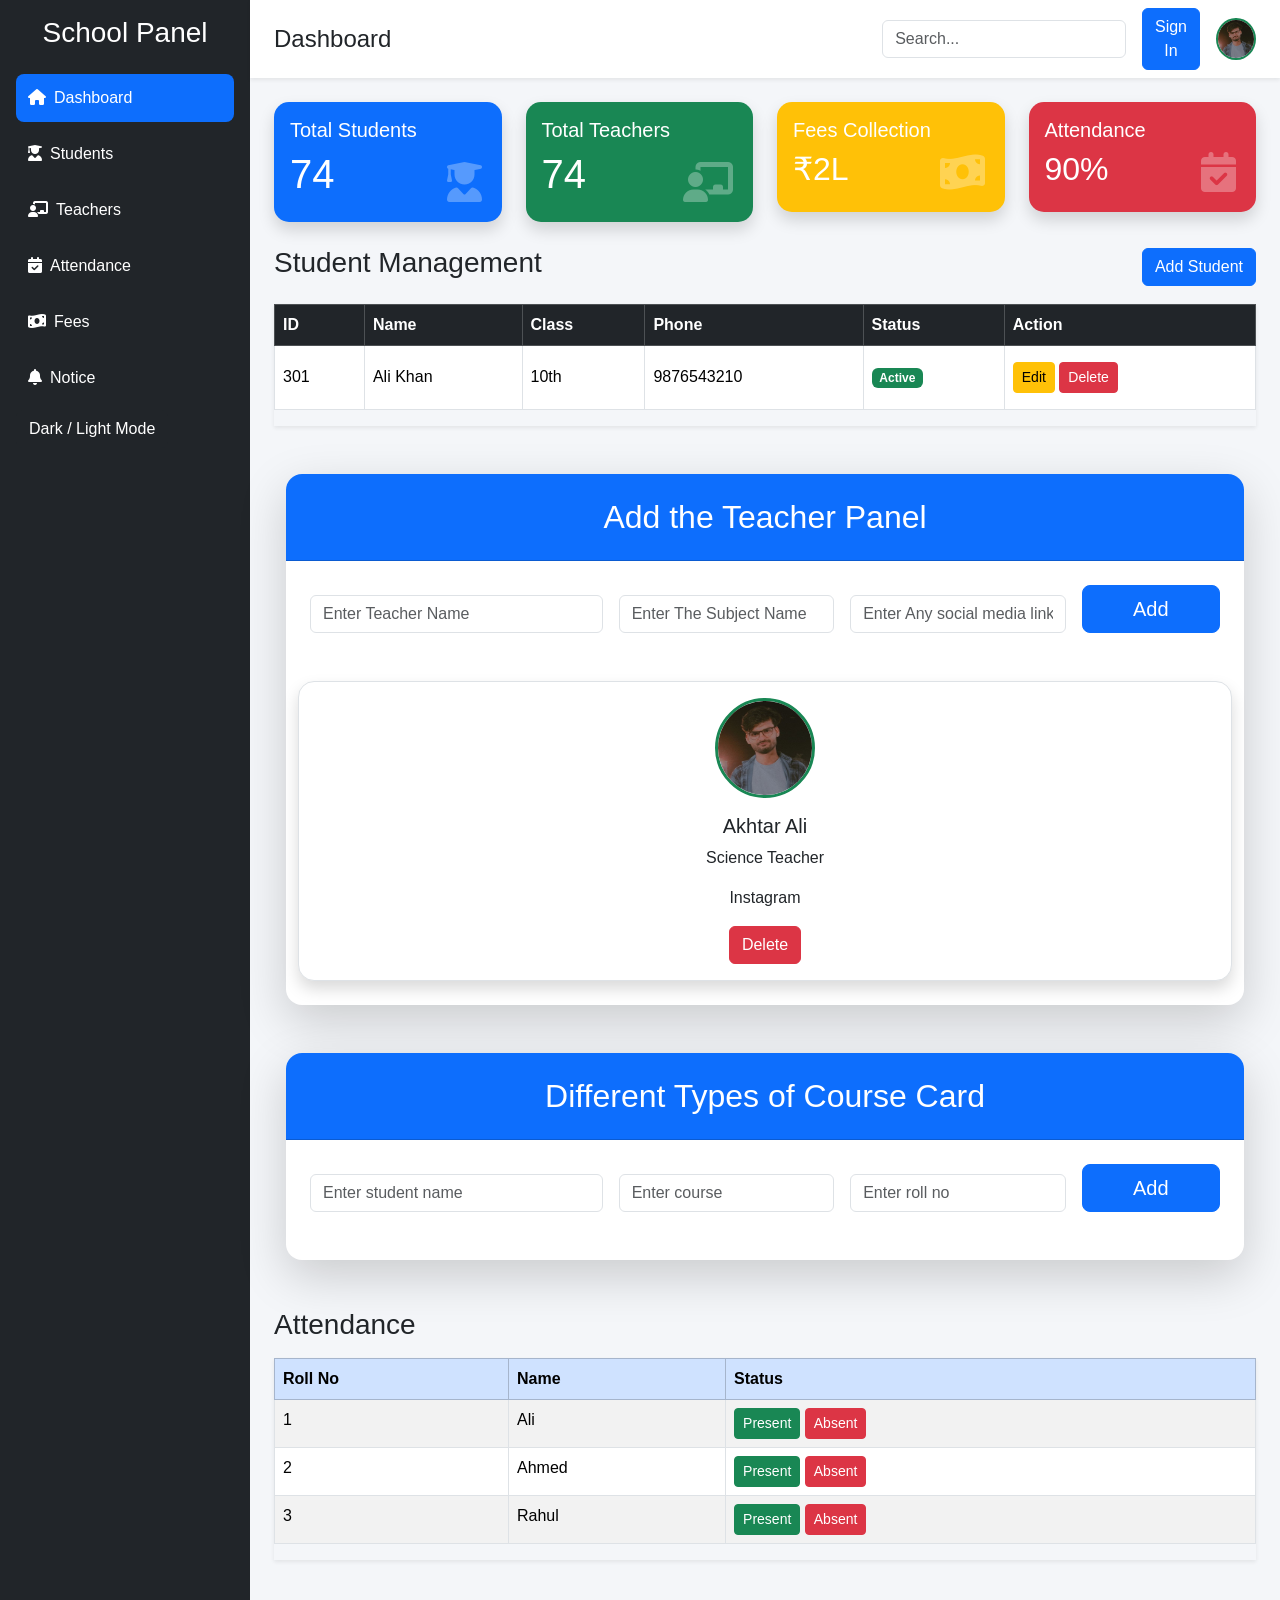
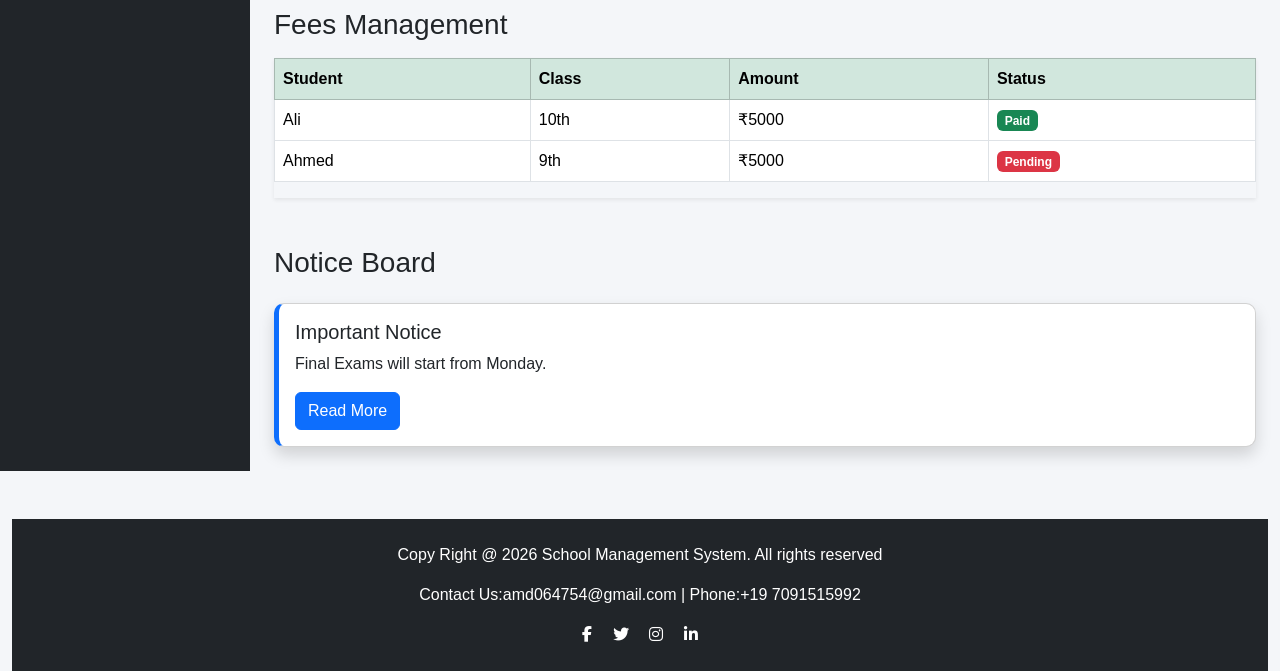
==== commit ec874b6e: "AddtheStudentFunction" ====
--- a/index.html
+++ b/index.html
@@ -50,6 +50,11 @@
             object-fit: cover;
             border: 0.35rem solid rgba(255, 255, 255, 0.9);
         }
+
+         .dark {
+            background: #212529;
+            color: white;
+        }
     </style>
 
     <!-- Custom CSS -->
@@ -101,6 +106,10 @@
                     </a>
                 </li>
             </ul>
+
+             <button class="btn btn-dark" onclick="toggleTheme()">
+               Dark / Light Mode
+            </button>
         </div>
 
         <!-- Page Content -->
@@ -312,15 +321,9 @@
                                 </tr>
                             </thead>
 
-                            <tbody>
-                                <tr>
-                                    <td>1</td>
-                                    <td>Ali</td>
-                                    <td>
-                                        <button class="btn btn-success btn-sm">Present</button>
-                                        <button class="btn btn-danger btn-sm">Absent</button>
-                                    </td>
-                                </tr>
+
+                            <tbody id="attendanceTable">
+                                
                             </tbody>
                         </table>
                     </div>
